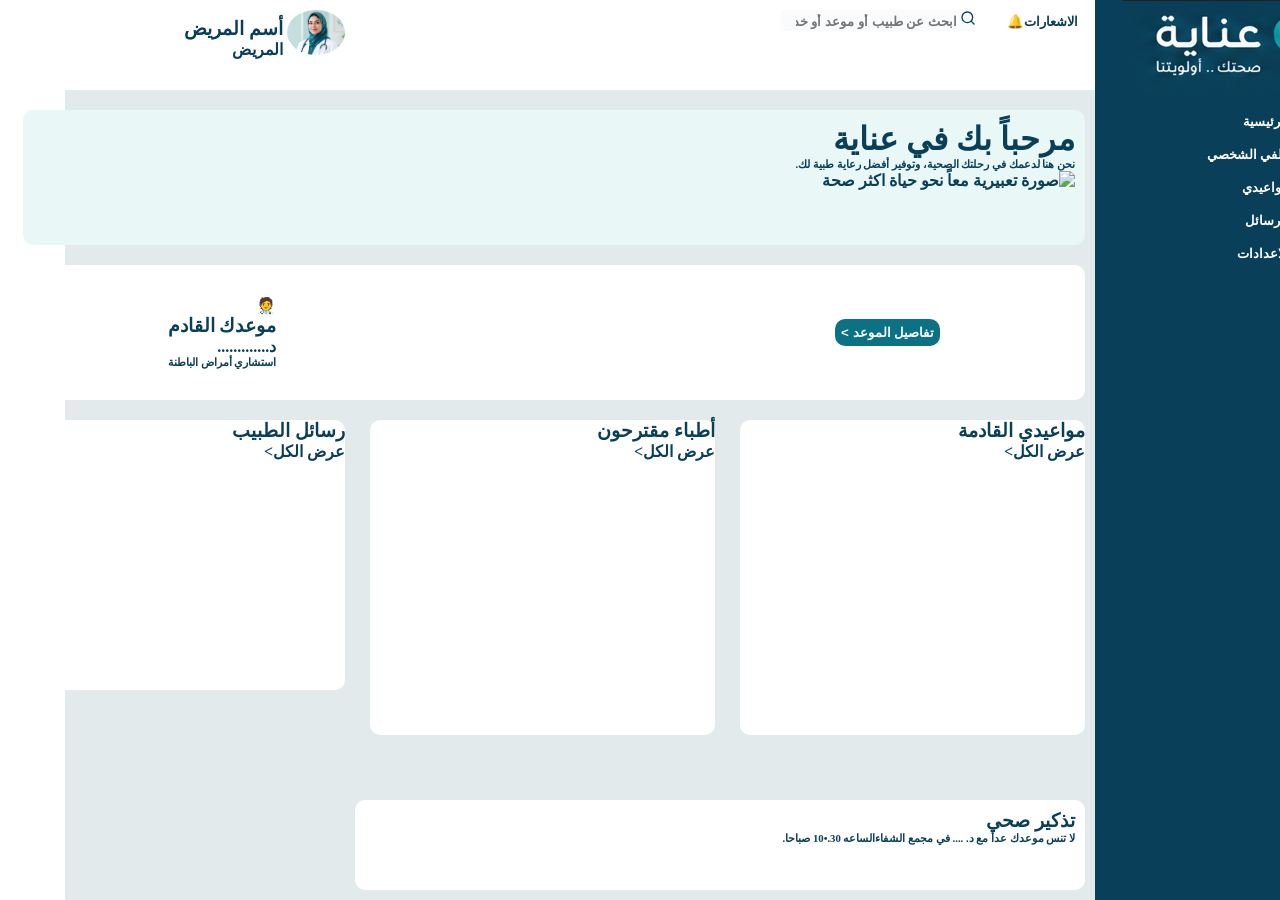
==== patient-dashBord/index.html @ 3be10342 "Add files via upload" ====
<!DOCTYPE html>
<html lang="ar" dir="rtl">

<head>
    <meta charset="UTF-8">
    <meta name="viewport" content="width=device-width, initial-scale=1.0">
    <title>Inaya</title>
    <link rel="stylesheet" href="design.css">
</head>

<body>
    <div class="page">
        <header>
            <button>الاشعارات🔔 </button>
            <div class="searching">
                <!-- كود الايقونة -->
                <svg xmlns="http://www.w3.org/2000/svg" width="16" height="16" viewBox="0 0 24 24" fill="none" stroke="currentColor" stroke-width="2" stroke-linecap="round" stroke-linejoin="round">
                    <circle cx="11" cy="11" r="8"></circle>
                    <line x1="21" y1="21" x2="16.65" y2="16.65"></line>
                 </svg><input type="search" placeholder="ابحث عن طبيب أو موعد أو خدمة"></div>


        </header>
        <div class="name-patients">
            <img src="pesonal-img.png" alt="صورة شخصية" class="pesonal-img">
            <div class="name">
                <h3>أسم المريض </h3>
                <p>المريض</p>
            </div>

        </div>
        <div class="disription">
            <div>
                <h1>مرحباً بك في عناية </h1>
                <h6>نحن هنا لدعمك في رحلتك الصحية، وتوفير أفضل رعاية طبية لك.</h6>
            </div>
            <div>
                <img src="" alt="صورة تعبيرية">
                <h4>معاً نحو حياة اكثر صحة </h4>
            </div>
        </div>
        <main>
            <div>
                <button>تفاصيل الموعد > </button>
            </div>
            <span> </span>
            <div>
                🧑‍⚕️
                <h3>موعدك القادم</h3>
                <h4>د.............</h4>
                <h6>استشاري أمراض الباطنة</h6>
            </div>

        </main>
        <aside><img src="logo-aside.png" alt="logo">
            <button>الرئيسية</button>
            <button>ملفي الشخصي</button>
            <button>مواعيدي</button>
            <button>الرسائل</button>
            <button>الاعدادات</button>
        </aside>
        <div class="appointments">
            <h3> مواعيدي القادمة</h3>
            <p>عرض الكل></p>
        </div>
        <div class="doctors">
            <h3>أطباء مقترحون</h3>
            <p>عرض الكل></p>
        </div>
        <div class="messages">
            <h3>رسائل الطبيب</h3>
            <p>عرض الكل></p>
        </div>
        <div class="footer">
            <h3>تذكير صحي</h3>
            <h6>لا تنس موعدك عدأ مع د. .... في مجمع <span>الشفاء</span>الساعه 30.•10 صباحا.</h6>
        </div>

    </div>
</body>

</html>
---- patient-dashBord/design.css ----
* {
    --color-font: #093f58;
    margin: 0px;
    box-sizing: border-box;
    color: var(--color-font);
    font-weight: bold;
}

.page {
    background-color: rgb(227, 234, 235);
    width: 100%;
    height: 100%;
    display: grid;
    grid-template-columns: 250px repeat(3, 1fr);
    grid-template-rows: auto auto auto repeat(1, 1fr) auto;
    grid-template-areas: "aside header header name-patients" "aside disription disription disription" "aside main main main" "aside appointments doctors messages" "aside footer footer messages";
    row-gap: 20px;
}

header {
    width: 100%;
    grid-area: header;
    background-color: white;
}

header button {
    background-color: transparent;
    border: 1px solid transparent;
    margin-left: 20px;
}

.name-patients,
header {
    height: 10vh;
    padding: 10px;
}

.name-patients {
    width: 100%;
    grid-area: name-patients;
    background-color: white;
}

.name-patients .name {
    display: inline-block;
}

.searching {
    display: inline-block;
    background-color: rgb(249, 251, 252);
}

.searching input {
    background-color: rgb(249, 251, 252);
    border: 1px solid transparent;
}

.pesonal-img {
    width: 58px;
    border-radius: 50%;
    display: inline;
}

aside {
    width: 100%;
    height: 100vh;
    background-color: var(--color-font);
    grid-area: aside;
}

aside button {
    background-color: transparent;
    border: 1px solid transparent;
    color: white;
    display: block;
    padding-right: 55px;
    margin-top: 13px;
    font-family: 'Times New Roman', Times, serif;
}

.disription {
    grid-area: disription;
    width: 97%;
    height: 15vh;
    background-color: rgb(233, 247, 247);
    padding: 10px;
    margin-right: 10px;
    border-radius: 10px;
}

.disription h4 {
    display: inline-block;
}

.disription h1 {
    display: inline-block;
}

main {
    grid-area: main;
    width: 97%;
    height: 15vh;
    background-color: white;
    border-radius: 10px;
    padding: 5px;
    margin-right: 10px;
    display: inline-flex;
    justify-content: space-around;
    align-content: space-around;
    flex-direction: row;
    align-items: center;
    flex-wrap: wrap;
}

main span {
    height: 9vh;
    display: inline-block;
}

main button {
    background-color: rgb(10, 114, 132);
    border: 1px solid transparent;
    border-radius: 10px;
    color: white;
    padding: 5px;
}

.appointments {
    grid-area: appointments;
}

.doctors,
.appointments {
    height: 35vh;
    background-color: white;
    margin-right: 10px;
    border-radius: 10px;
}

.doctors,
.appointments,
.messages {
    width: 345px;
}

.doctors {
    grid-area: doctors;
}

.messages {
    border-radius: 10px;
    margin-right: 10px;
    background-color: white;
    grid-area: messages;
    height: 30vh;
}

.footer {
    grid-area: footer;
    width: 730px;
    height: 10vh;
    background-color: white;
    margin-right: 10px;
    margin-bottom: 10px;
    border-radius: 10px;
    padding: 10px;
}
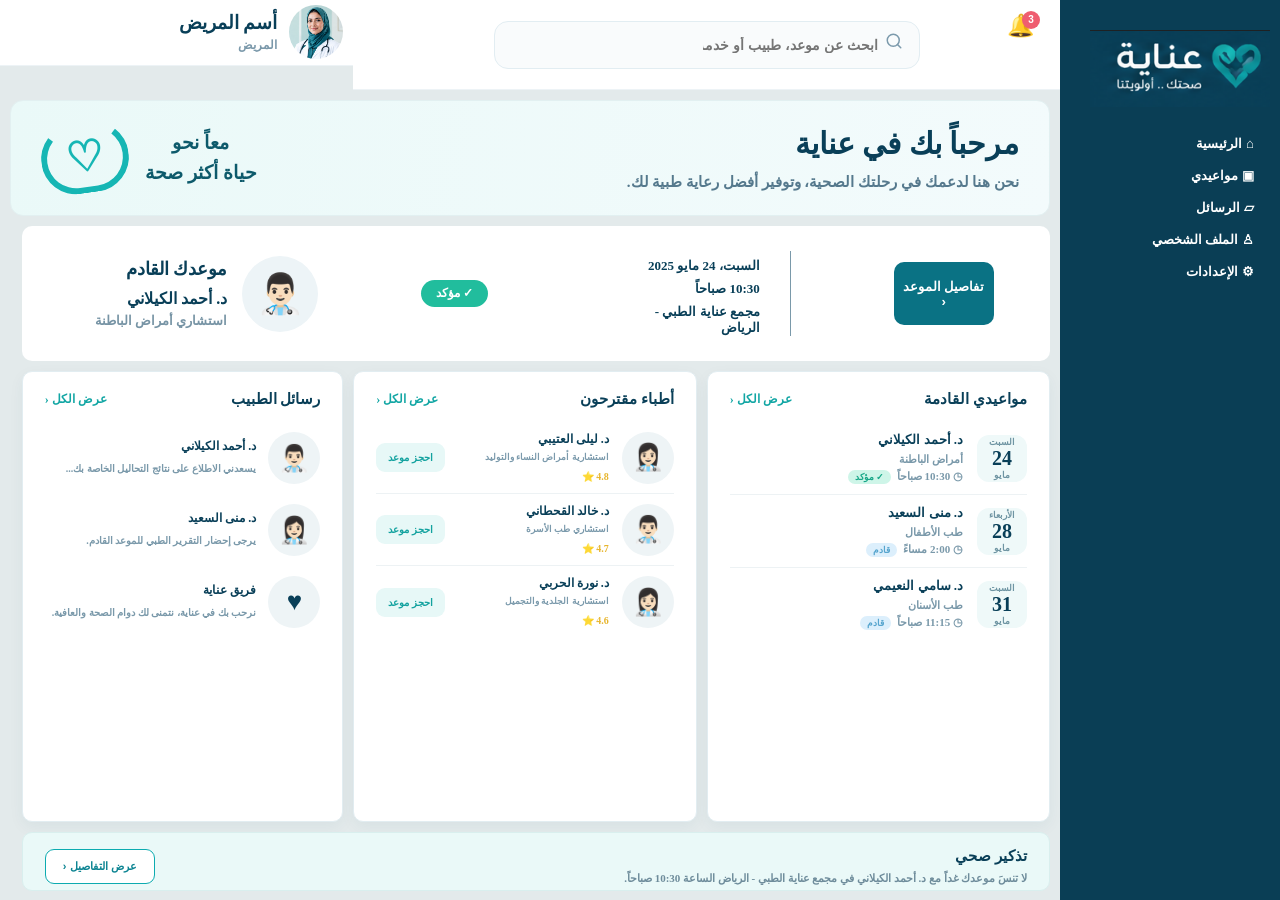
==== commit ce685ab0: "Add files via upload" ====
--- a/patient-dashBord/index.html
+++ b/patient-dashBord/index.html
@@ -1,82 +1,106 @@
-<!DOCTYPE html>
-<html lang="ar" dir="rtl">
-
-<head>
-    <meta charset="UTF-8">
-    <meta name="viewport" content="width=device-width, initial-scale=1.0">
-    <title>Inaya</title>
-    <link rel="stylesheet" href="design.css">
-</head>
-
-<body>
-    <div class="page">
-        <header>
-            <button>الاشعارات🔔 </button>
-            <div class="searching">
-                <!-- كود الايقونة -->
-                <svg xmlns="http://www.w3.org/2000/svg" width="16" height="16" viewBox="0 0 24 24" fill="none" stroke="currentColor" stroke-width="2" stroke-linecap="round" stroke-linejoin="round">
-                    <circle cx="11" cy="11" r="8"></circle>
-                    <line x1="21" y1="21" x2="16.65" y2="16.65"></line>
-                 </svg><input type="search" placeholder="ابحث عن طبيب أو موعد أو خدمة"></div>
-
-
-        </header>
-        <div class="name-patients">
-            <img src="pesonal-img.png" alt="صورة شخصية" class="pesonal-img">
-            <div class="name">
-                <h3>أسم المريض </h3>
-                <p>المريض</p>
-            </div>
-
-        </div>
-        <div class="disription">
-            <div>
-                <h1>مرحباً بك في عناية </h1>
-                <h6>نحن هنا لدعمك في رحلتك الصحية، وتوفير أفضل رعاية طبية لك.</h6>
-            </div>
-            <div>
-                <img src="" alt="صورة تعبيرية">
-                <h4>معاً نحو حياة اكثر صحة </h4>
-            </div>
-        </div>
-        <main>
-            <div>
-                <button>تفاصيل الموعد > </button>
-            </div>
-            <span> </span>
-            <div>
-                🧑‍⚕️
-                <h3>موعدك القادم</h3>
-                <h4>د.............</h4>
-                <h6>استشاري أمراض الباطنة</h6>
-            </div>
-
-        </main>
-        <aside><img src="logo-aside.png" alt="logo">
-            <button>الرئيسية</button>
-            <button>ملفي الشخصي</button>
-            <button>مواعيدي</button>
-            <button>الرسائل</button>
-            <button>الاعدادات</button>
-        </aside>
-        <div class="appointments">
-            <h3> مواعيدي القادمة</h3>
-            <p>عرض الكل></p>
-        </div>
-        <div class="doctors">
-            <h3>أطباء مقترحون</h3>
-            <p>عرض الكل></p>
-        </div>
-        <div class="messages">
-            <h3>رسائل الطبيب</h3>
-            <p>عرض الكل></p>
-        </div>
-        <div class="footer">
-            <h3>تذكير صحي</h3>
-            <h6>لا تنس موعدك عدأ مع د. .... في مجمع <span>الشفاء</span>الساعه 30.•10 صباحا.</h6>
-        </div>
-
-    </div>
-</body>
-
+<!DOCTYPE html>
+<html lang="ar" dir="rtl">
+
+<head>
+    <meta charset="UTF-8">
+    <meta name="viewport" content="width=device-width, initial-scale=1.0">
+    <title>Inaya|لوحة تحكم المريض </title>
+    <link rel="stylesheet" href="design.css">
+</head>
+
+<body>
+    <div class="page">
+        <header>
+            <button class="notification">🔔 <span>3</span></button>
+            <div class="searching">
+                <!-- كود الايقونة -->
+                <svg xmlns="http://www.w3.org/2000/svg" width="18" height="18" viewBox="0 0 24 24" fill="none" stroke="currentColor" stroke-width="2" stroke-linecap="round" stroke-linejoin="round">
+                    <circle cx="11" cy="11" r="8"></circle>
+                    <line x1="21" y1="21" x2="16.65" y2="16.65"></line>
+                 </svg>
+                 <input type="search" placeholder="ابحث عن موعد، طبيب أو خدمة...">
+               
+            </div>
+        </header>
+        <div class="name-patients">
+            <img src="pesonal-img.png" alt="صورة شخصية" class="pesonal-img">
+            <div class="name">
+                <h3>أسم المريض </h3>
+                <p>المريض</p>
+            </div>
+
+        </div>
+        <div class="disription">
+            <div class="welcome-text">
+                <h1>مرحباً بك في عناية</h1>
+                <h6>نحن هنا لدعمك في رحلتك الصحية، وتوفير أفضل رعاية طبية لك.</h6>
+            </div>
+            <div class="welcome-art">
+                <div class="stethoscope">♡</div>
+                <h4>معاً نحو<br>حياة أكثر صحة</h4>
+            </div>
+        </div>
+        <main>
+            <div class="appointment-action">
+                <button>تفاصيل الموعد <b>‹</b></button>
+            </div>
+            <div class="appointment-doctor">
+                <div class="doctor-avatar doctor-one">👨🏻‍⚕️</div>
+                <div>
+                    <h3>موعدك القادم</h3>
+                    <h4>د. أحمد الكيلاني</h4>
+                    <h6>استشاري أمراض الباطنة</h6>
+                </div>
+            </div>
+            <div class="appointment-date">
+                <p>السبت، 24 مايو 2025 </p>
+                <p>10:30 صباحاً </p>
+                <p>مجمع عناية الطبي - الرياض </p>
+            </div>
+            <div class="confirmed">✓ مؤكد</div>
+        </main>
+        <aside>
+            <img src="logo-aside.png" alt="logo" class="logo-aside">
+            <button class="active">⌂ <span>الرئيسية</span></button>
+            <button>▣ <span>مواعيدي</span></button>
+            <button>▱ <span>الرسائل</span></button>
+            <button>♙ <span>الملف الشخصي</span></button>
+            <button>⚙ <span>الإعدادات</span></button>
+        </aside>
+        <div class="appointments">
+            <div class="card-title"><h3>مواعيدي القادمة </h3><p>عرض الكل ‹</p></div>
+            <div class="appointment-row">
+                <div class="date-box"><b>السبت</b><strong>24</strong><small>مايو</small></div>
+                <div><h4>د. أحمد الكيلاني</h4><p>أمراض الباطنة</p><small>◷ 10:30 صباحاً</small><em>✓ مؤكد</em></div>
+            </div>
+            <div class="appointment-row">
+                <div class="date-box"><b>الأربعاء</b><strong>28</strong><small>مايو</small></div>
+                <div><h4>د. منى السعيد</h4><p>طب الأطفال</p><small>◷ 2:00 مساءً</small><em class="pending">قادم</em></div>
+            </div>
+            <div class="appointment-row">
+                <div class="date-box"><b>السبت</b><strong>31</strong><small>مايو</small></div>
+                <div><h4>د. سامي النعيمي</h4><p>طب الأسنان</p><small>◷ 11:15 صباحاً</small><em class="pending">قادم</em></div>
+            </div>
+        </div>
+        <div class="doctors">
+            <div class="card-title"><h3>أطباء مقترحون </h3><p>عرض الكل ‹</p></div>
+            <div class="doctor-row"><div class="small-avatar">👩🏻‍⚕️</div><div><h4>د. ليلى العتيبي</h4><p>استشارية أمراض النساء والتوليد</p><b>4.8 ⭐</b></div><button>احجز موعد</button></div>
+            <div class="doctor-row"><div class="small-avatar">👨🏻‍⚕️</div><div><h4>د. خالد القحطاني</h4><p>استشاري طب الأسرة</p><b>4.7 ⭐</b></div><button>احجز موعد</button></div>
+            <div class="doctor-row"><div class="small-avatar">👩🏻‍⚕️</div><div><h4>د. نورة الحربي</h4><p>استشارية الجلدية والتجميل</p><b>4.6 ⭐</b></div><button>احجز موعد</button></div>
+        </div>
+        <div class="messages">
+            <div class="card-title"><h3>رسائل الطبيب </h3><p>عرض الكل ‹</p></div>
+            <div class="message-row"><div class="small-avatar">👨🏻‍⚕️</div><div><h4>د. أحمد الكيلاني</h4><p>يسعدني الاطلاع على نتائج التحاليل الخاصة بك...</p></div></div>
+            <div class="message-row"><div class="small-avatar">👩🏻‍⚕️</div><div><h4>د. منى السعيد</h4><p>يرجى إحضار التقرير الطبي للموعد القادم.</p></div></div>
+            <div class="message-row"><div class="small-avatar">♥</div><div><h4>فريق عناية</h4><p>نرحب بك في عناية، نتمنى لك دوام الصحة والعافية.</p></div></div>
+        </div>
+        <div class="footer">
+            
+            <div><h3>تذكير صحي</h3><h6>لا تنسَ موعدك غداً مع د. أحمد الكيلاني في مجمع عناية الطبي - الرياض الساعة 10:30 صباحاً.</h6></div>
+            <button>عرض التفاصيل ‹</button>
+        </div>
+
+    </div>
+</body>
+
 </html>
--- a/patient-dashBord/design.css
+++ b/patient-dashBord/design.css
@@ -1,167 +1,618 @@
-* {
-    --color-font: #093f58;
-    margin: 0px;
-    box-sizing: border-box;
-    color: var(--color-font);
-    font-weight: bold;
-}
-
-.page {
-    background-color: rgb(227, 234, 235);
-    width: 100%;
-    height: 100%;
-    display: grid;
-    grid-template-columns: 250px repeat(3, 1fr);
-    grid-template-rows: auto auto auto repeat(1, 1fr) auto;
-    grid-template-areas: "aside header header name-patients" "aside disription disription disription" "aside main main main" "aside appointments doctors messages" "aside footer footer messages";
-    row-gap: 20px;
-}
-
-header {
-    width: 100%;
-    grid-area: header;
-    background-color: white;
-}
-
-header button {
-    background-color: transparent;
-    border: 1px solid transparent;
-    margin-left: 20px;
-}
-
-.name-patients,
-header {
-    height: 10vh;
-    padding: 10px;
-}
-
-.name-patients {
-    width: 100%;
-    grid-area: name-patients;
-    background-color: white;
-}
-
-.name-patients .name {
-    display: inline-block;
-}
-
-.searching {
-    display: inline-block;
-    background-color: rgb(249, 251, 252);
-}
-
-.searching input {
-    background-color: rgb(249, 251, 252);
-    border: 1px solid transparent;
-}
-
-.pesonal-img {
-    width: 58px;
-    border-radius: 50%;
-    display: inline;
-}
-
-aside {
-    width: 100%;
-    height: 100vh;
-    background-color: var(--color-font);
-    grid-area: aside;
-}
-
-aside button {
-    background-color: transparent;
-    border: 1px solid transparent;
-    color: white;
-    display: block;
-    padding-right: 55px;
-    margin-top: 13px;
-    font-family: 'Times New Roman', Times, serif;
-}
-
-.disription {
-    grid-area: disription;
-    width: 97%;
-    height: 15vh;
-    background-color: rgb(233, 247, 247);
-    padding: 10px;
-    margin-right: 10px;
-    border-radius: 10px;
-}
-
-.disription h4 {
-    display: inline-block;
-}
-
-.disription h1 {
-    display: inline-block;
-}
-
-main {
-    grid-area: main;
-    width: 97%;
-    height: 15vh;
-    background-color: white;
-    border-radius: 10px;
-    padding: 5px;
-    margin-right: 10px;
-    display: inline-flex;
-    justify-content: space-around;
-    align-content: space-around;
-    flex-direction: row;
-    align-items: center;
-    flex-wrap: wrap;
-}
-
-main span {
-    height: 9vh;
-    display: inline-block;
-}
-
-main button {
-    background-color: rgb(10, 114, 132);
-    border: 1px solid transparent;
-    border-radius: 10px;
-    color: white;
-    padding: 5px;
-}
-
-.appointments {
-    grid-area: appointments;
-}
-
-.doctors,
-.appointments {
-    height: 35vh;
-    background-color: white;
-    margin-right: 10px;
-    border-radius: 10px;
-}
-
-.doctors,
-.appointments,
-.messages {
-    width: 345px;
-}
-
-.doctors {
-    grid-area: doctors;
-}
-
-.messages {
-    border-radius: 10px;
-    margin-right: 10px;
-    background-color: white;
-    grid-area: messages;
-    height: 30vh;
-}
-
-.footer {
-    grid-area: footer;
-    width: 730px;
-    height: 10vh;
-    background-color: white;
-    margin-right: 10px;
-    margin-bottom: 10px;
-    border-radius: 10px;
-    padding: 10px;
-}+* {
+    --color-font: #093f58;
+    margin: 0px;
+    box-sizing: border-box;
+   
+    font-weight: bold;
+}
+
+.page {
+    background-color: rgb(227, 234, 235);
+    width: 100%;
+    height: 100vh;
+    display: grid;
+    grid-template-columns: 250px repeat(3, 1fr);
+    grid-template-rows: auto auto auto repeat(1, 1fr) auto;
+    grid-template-areas: "aside header header name-patients" "aside disription disription disription" "aside main main main" "aside appointments doctors messages" "aside footer footer footer";
+    row-gap: 10px;
+    color: var(--color-font);
+}
+header {
+    height: 82px;
+    display: flex;
+    align-items: center;
+    justify-content: center;
+    position: relative;
+    background: #fff;
+    border-bottom: 1px solid #edf3f6;
+}
+
+header .notification {
+    position: absolute;
+   right: 20px;
+    top: 12px;
+    border: 0;
+    background: transparent;
+    font-size: 22px;
+    cursor: pointer;
+}
+
+.notification span {
+  position: absolute;
+    top: -1px;
+    right: 0px;
+    background: #ef5d70;
+    color: white;
+    font-size: 10px;
+    width: 18px;
+    height: 18px;
+    line-height: 18px;
+    border-radius: 50%;
+}
+
+.searching {
+    width: min(58%, 760px);
+    height: 48px;
+    border: 1px solid #e2edf2;
+    border-radius: 14px;
+    display: flex;
+    align-items: center;
+    gap: 8px;
+    padding: 0 16px;
+    color: #7c9aac;
+}
+
+.searching input {
+    flex: 1;
+    height: 100%;
+    outline: 0;
+    font-size: 14px;
+    text-align: right;
+}
+
+.searching svg {
+    order: -1;
+}
+
+
+header {
+    width: 100%;
+    grid-area: header;
+    background-color: white;
+}
+
+header button {
+    background-color: transparent;
+    border: 1px solid transparent;
+    margin-left: 20px;
+}
+
+.name-patients,
+header {
+    height: 10vh;
+    padding: 10px;
+}
+
+
+.name-patients .pesonal-img {
+    width: 54px;
+    height: 54px;
+    object-fit: cover;
+    border-radius: 50%;
+}
+
+.name-patients {
+    width: 100%;
+    grid-area: name-patients;
+    background-color: white;   height: 65.5px;
+    display: flex;
+    align-items: center;
+    gap: 12px;
+    border-bottom: 1px solid #edf3f6;
+}
+
+.name-patients .name {
+    display: inline-block;
+}
+
+.searching {
+    display: inline-block;
+    background-color: rgb(249, 251, 252);
+}
+
+.searching input {
+    background-color: rgb(249, 251, 252);
+    border: 1px solid transparent;
+}
+
+.pesonal-img {
+    width: 58px;
+    border-radius: 50%;
+    display: inline;
+}
+
+.disription {
+        grid-area: disription;
+
+    height: 100%;
+    width: calc(100% - 20px);
+    margin-right: 10px;
+    border-radius: 13px;
+    padding: 22px 30px;
+    display: flex;
+    align-items: center;
+    justify-content: space-between;
+    background: linear-gradient(100deg, #eaf9f8, #f3fbfc);
+    border: 1px solid #e2f0f1;
+}
+
+.disription .welcome-text {
+    text-align: right;
+}
+
+.disription h1 {
+    display: block;
+    font-size: 30px;
+    margin-bottom: 12px;
+}
+
+.disription h6 {
+    color: #55798d;
+    font-size: 15px;
+}
+
+
+aside {
+    width: 100%;
+    height: 100vh;
+    background-color: rgb(10, 62, 85);
+    grid-area: aside;
+}
+.logo-aside{
+    width: 200px;
+    margin-top: 20px;
+    border: 0px solid transparent;
+    padding: 10px;
+
+}
+aside button {
+    background-color: transparent;
+    border: 1px solid transparent;
+    color: white;
+    display: block;
+    padding-right: 25px;
+    margin-top: 13px;
+    cursor: pointer;
+   
+}
+.disription h4 {
+    display: inline-block;
+}
+
+.disription h1 {
+    display: inline-block;
+}
+
+main {
+    grid-area: main;
+    width: 97%;
+    height: 15vh;
+    background-color: white;
+    border-radius: 10px;
+    padding: 5px;
+    margin-right: 10px;
+    display: inline-flex;
+    justify-content: space-around;
+    align-content: space-around;
+    flex-direction: row;
+    align-items: center;
+    flex-wrap: wrap;
+}
+
+
+main span {
+    height: 9vh;
+    display: inline-block;
+}
+
+main button {
+    width: 100px;height: 7vh;
+    background-color: rgb(10, 114, 132);
+    border: 1px solid transparent;
+    border-radius: 10px;
+    color: white;
+    padding: 5px;
+}
+.appointment-date{border-right: 1px solid rgb(122, 153, 170);}
+.appointment-date p{
+   font-size: small;
+    width: 150px;
+    padding-top: 7px;
+    padding-right: 30px;
+}
+
+
+.appointments {
+    grid-area: appointments;
+}
+
+.doctors,
+.appointments {
+    height: 35vh;
+    background-color: white;
+    margin-right: 10px;
+    border-radius: 10px;
+}
+
+
+
+.doctors {
+    grid-area: doctors;
+}
+
+
+
+.name-patients h3 {
+    margin-bottom: 4px;
+}
+
+.name-patients p {
+    font-size: 12px;
+    color: #7a98aa;
+}
+
+.welcome-art {
+    display: flex;
+    align-items: center;
+    gap: 16px;
+    direction: ltr;
+}
+
+.welcome-art h4 {
+    color: #0d5a6b;
+    font-size: 19px;
+    line-height: 1.6;
+    text-align: center;
+}
+
+.stethoscope {
+    width: 88px;
+    height: 70px;
+    border: 6px solid #16b6b4;
+    border-top-color: transparent;
+    border-radius: 45px;
+    color: #16b6b4;
+    font-size: 42px;
+    line-height: 56px;
+    text-align: center;
+    transform: rotate(-8deg);
+}
+
+
+
+
+.appointment-doctor {
+    order: 3;
+    display: flex;
+    align-items: center;
+    gap: 15px;
+    min-width: 300px;
+    text-align: right;
+}
+
+.appointment-doctor h3 {
+    margin-bottom: 9px;
+    font-size: 18px;
+}
+
+.appointment-doctor h4 {
+    margin-bottom: 5px;
+}
+
+.appointment-doctor h6 {
+    color: #7794a5;
+    font-size: 13px;
+}
+
+.doctor-avatar {
+    width: 76px;
+    height: 76px;
+    border-radius: 50%;
+    background: #edf4f7;
+    display: grid;
+    place-items: center;
+    font-size: 39px;
+}
+
+
+
+.confirmed {
+    order: 1;
+    background: #21bd9d;
+    color: #fff;
+    border-radius: 18px;
+    padding: 6px 15px;
+    font-size: 12px;
+    white-space: nowrap;
+}
+
+.appointments, .doctors, .messages {
+    width: calc(100% - 10px);
+    height: 100%;
+    margin-right: 10px;
+    border: 1px solid #e2edf1;
+    box-shadow: 0 5px 15px rgba(15, 70, 90, .05);
+    padding: 18px 22px;
+    overflow: hidden;
+}.messages {
+      border-radius: 10px;
+    margin-left: 10px;
+    background-color: white;
+    grid-area: messages;  
+      width: 91%;
+
+
+}
+
+.card-title {
+    display: flex;
+    align-items: center;
+    justify-content: space-between;
+    margin-bottom: 14px;
+}
+
+.card-title h3 {
+    font-size: 15px;}
+
+
+
+.card-title p {
+    color: #12a6a4;
+    font-size: 12px;
+}
+
+.appointment-row {
+    display: flex;
+    flex-direction: row;
+    align-items: center;
+    gap: 14px;
+    padding: 10px 0;
+    border-bottom: 1px solid #edf2f4;
+}
+
+.appointment-row:last-child {
+    border-bottom: 0;
+}
+
+.appointment-row > div:last-child {
+    flex: 1;
+    text-align: right;
+}
+
+.appointment-row h4 {
+    font-size: 13px;
+    margin-bottom: 5px;
+}
+
+.appointment-row p,
+.appointment-row small {
+    color: #7a99aa;
+    font-size: 11px;
+}
+
+.appointment-row em {
+    display: inline-block;
+    background: #cef5e8;
+    color: #16a687;
+    border-radius: 9px;
+    padding: 2px 7px;
+    font-size: 9px;
+    font-style: normal;
+    margin-right: 6px;
+}
+
+.appointment-row em.pending {
+    background: #dceffc;
+    color: #57a5ce;
+}
+
+.date-box {
+    width: 50px;
+    /* min-width: 63px; */
+    height: 47px;
+    border-radius: 12px;
+    background: #eff9f9;
+    display: flex;
+    flex-direction: column;
+    justify-content: center;
+    align-items: center;
+}
+
+.date-box b, .date-box small {
+    font-size: 9px;
+    color: #6f95a3;
+}
+
+.date-box strong {
+    font-size: 20px;
+    
+}
+
+ .doctor-row {
+    display: grid;
+    grid-template-columns: 55px 1fr auto;
+    align-items: center;
+    gap: 10px;
+    min-height: 72px;
+    border-bottom: 1px solid #edf2f4;}
+
+.doctor-row:last-child {
+    border-bottom: 0;
+}
+
+.doctor-row > div:nth-child(2) {
+    text-align: right;
+}
+
+.small-avatar {
+    width: 52px;
+    height: 52px;
+    border-radius: 50%;
+    background: #eef4f6;
+    display: grid;
+    place-items: center;
+    font-size: 26px;
+}
+
+.doctor-row h4 {
+    font-size: 12px;
+    margin-bottom: 5px;
+}
+
+.doctor-row p {
+    font-size: 9px;
+    color: #7b9aac;
+    margin-bottom: 4px;
+}
+
+.doctor-row b {
+    font-size: 10px;
+    color: #e7b52d;
+}
+
+.doctor-row button {
+    background: #e7f8f7;
+    color: #13a29f;
+    border: 0;
+    border-radius: 9px;
+    padding: 9px 12px;
+    font-size: 10px;
+    white-space: nowrap;
+}
+
+.message-row {
+      display: flex;
+    align-items: center;
+    gap: 12px;
+    min-height: 72px;
+}
+
+.message-row:last-child {
+    border-bottom: 0;
+}
+
+.message-row > div:last-child {
+    flex: 1;
+    text-align: right;
+}
+
+.message-row h4 {
+    font-size: 12px;
+    margin-bottom: 6px;
+}
+
+.message-row p {
+    font-size: 10px;
+    line-height: 1.7;
+    color: #7a99aa;
+}
+
+.footer {  
+       grid-area: footer;
+    width: 97%;
+    border-radius: 10px;
+    height: 87%;
+    margin-right: 10px;
+    padding: 14px 22px;
+    display: flex;
+    align-items: center;
+    gap: 16px;
+    background: #eaf9f8;
+    border: 1px solid #d9efee;
+    flex-wrap: wrap;
+    align-content: space-between;
+    justify-content: space-between;
+}
+
+.footer h3 {
+    font-size: 15px;
+    margin-bottom: 7px;
+}
+
+.footer h6 {
+    color: #6e8c9b;
+    font-size: 11px;
+}
+
+.footer button {
+    background: white;
+    color: #0c8492;
+    border: 1px solid #0cabb0;
+    border-radius: 9px;
+    padding: 10px 17px;
+    font-size: 11px;
+}
+
+
+
+
+
+
+
+@media (min-width: 851px) {
+    .page {
+        grid-template-columns: 220px repeat(3, minmax(0, 1fr));
+    }
+    .appointment-date {
+        min-width: 200px;
+    }
+
+    .appointment-doctor {
+        min-width: 240px;
+    }
+    .searching {
+        width: 62%;
+    }
+}
+
+@media (max-width: 850px) {
+    .page {
+        grid-template-columns: 1fr;
+        grid-template-rows: auto;
+        grid-template-areas:
+            "header"
+            "name-patients"
+            "disription"
+            "main"
+            "appointments"
+            "doctors"
+            "messages"
+            "footer"
+            "aside";
+        padding: 0 10px 15px;
+    }
+    aside {
+        height: auto;
+        min-height: 120px;
+    }
+    aside > img {
+        margin-bottom: 8px;
+    }
+    aside button {
+        display: inline-flex;
+        width: 19%;
+        min-height: 45px;
+        justify-content: center;
+        padding: 0 5px;
+    }
+    .searching {
+        width: 70%;
+    }
+    main {
+        flex-wrap: wrap;
+        height: auto;
+    }
+    .appointment-date {
+        min-width: 0;
+    }
+}
